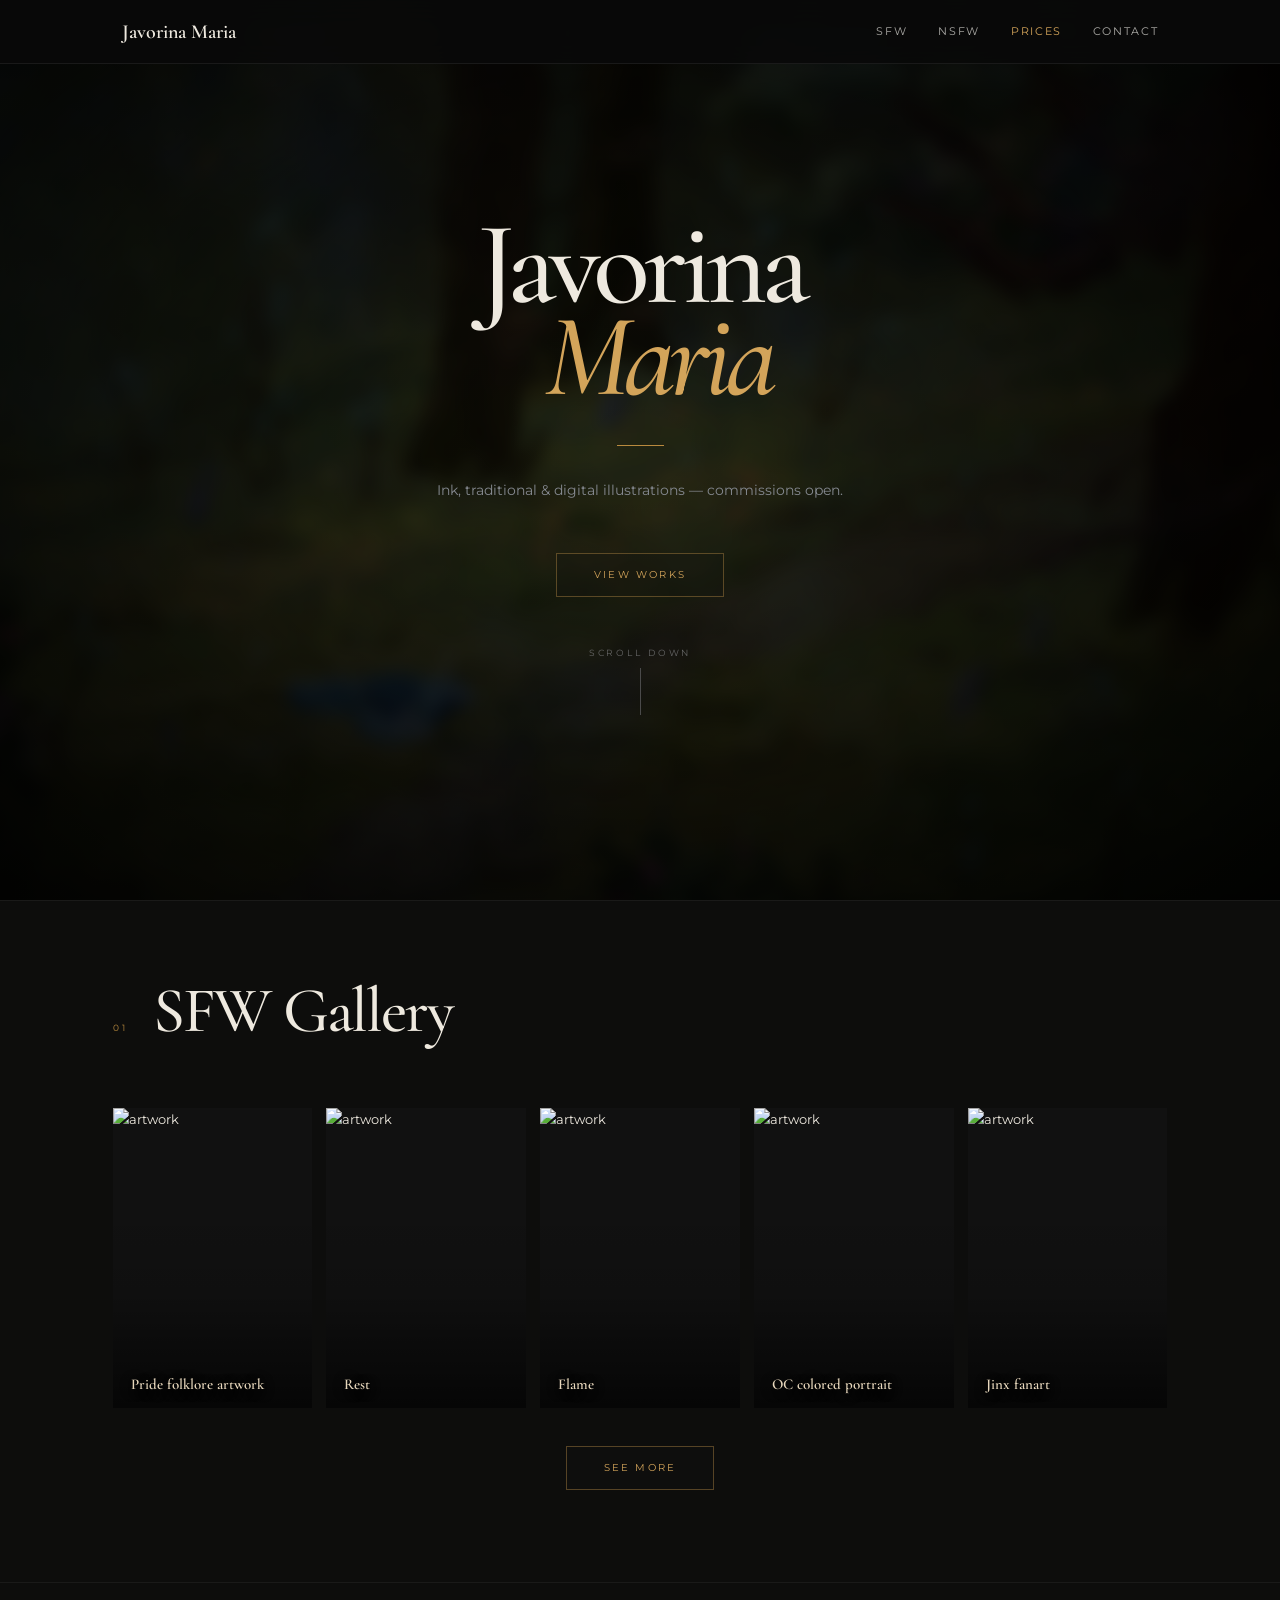
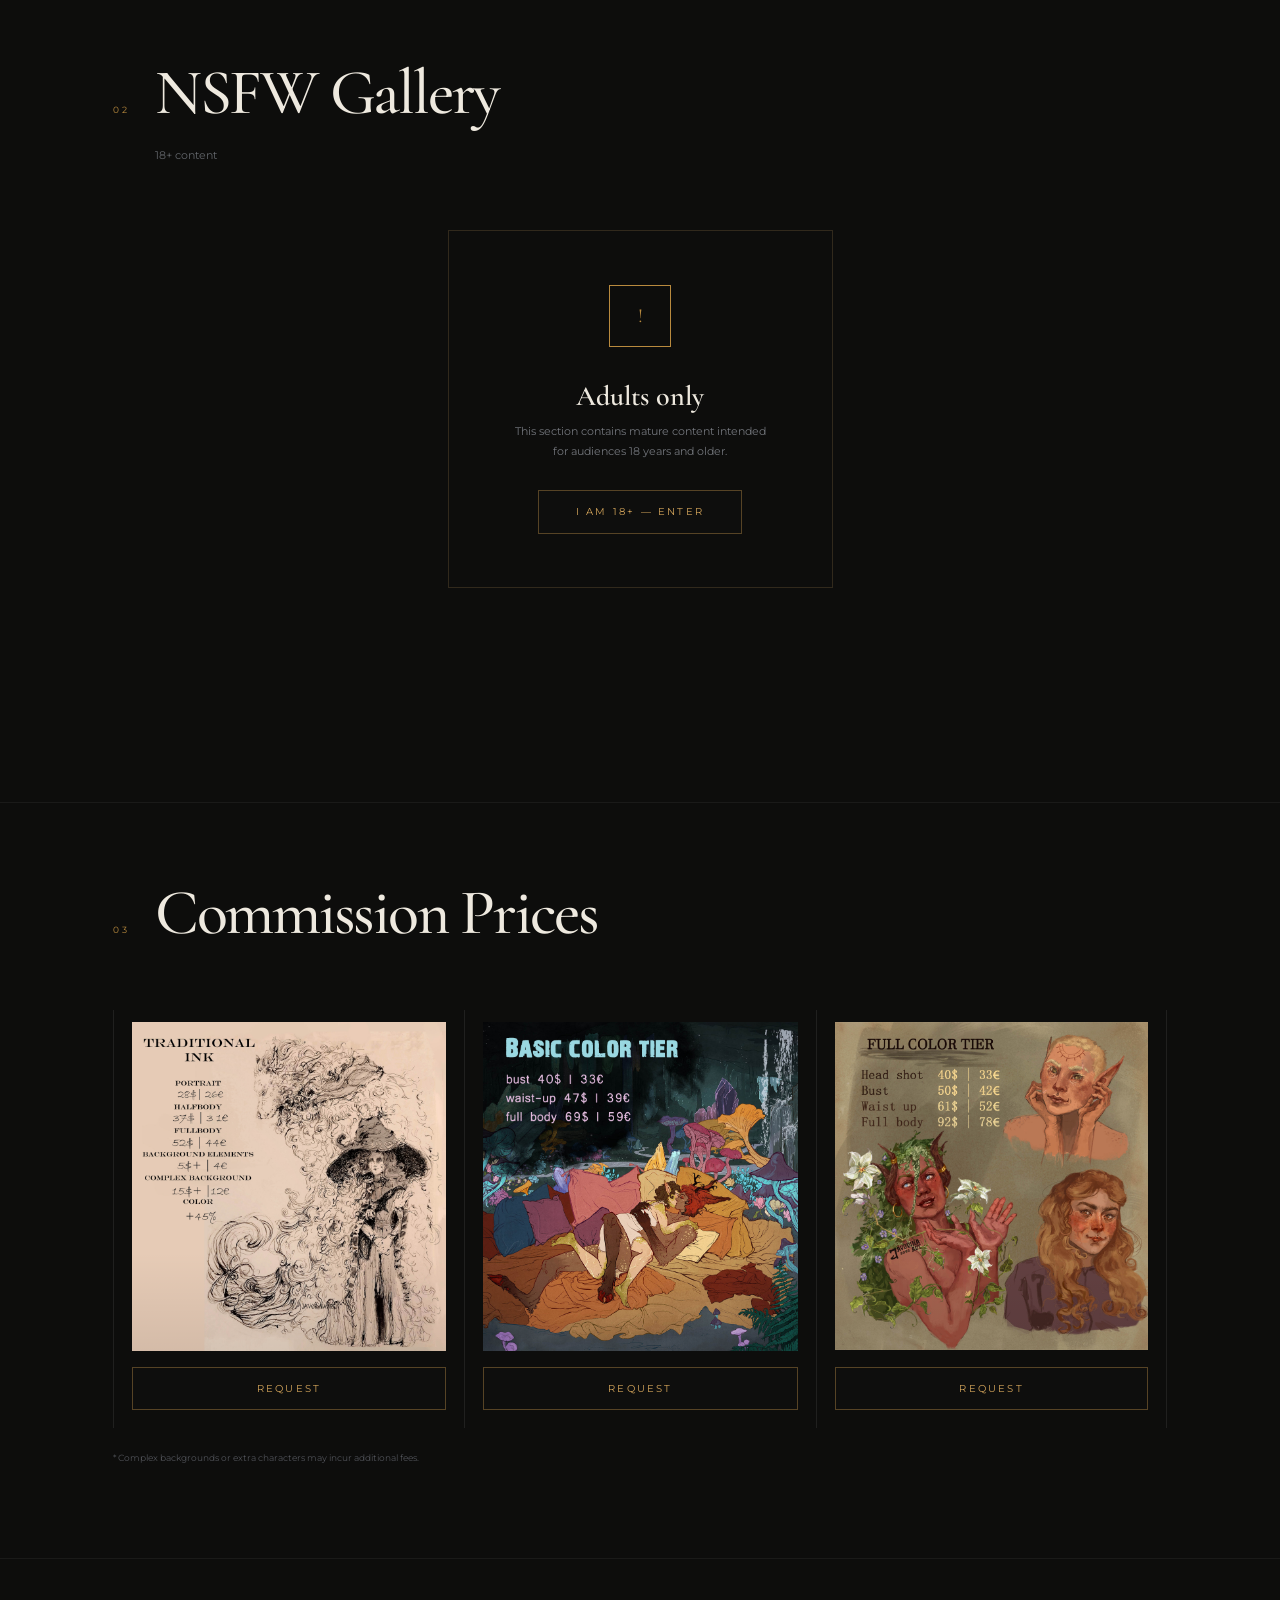
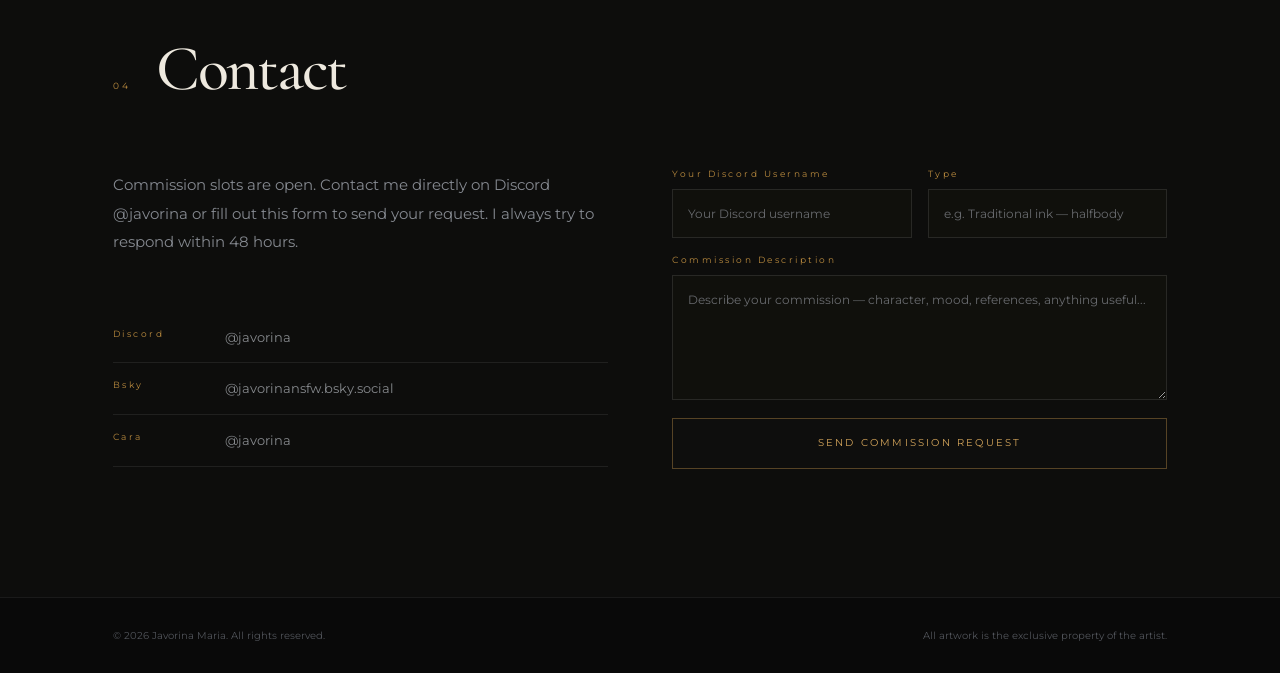
==== index.html @ 879e5c74 "Add files via upload" ====
<!DOCTYPE html>
<html lang="en">
<head>
  <meta charset="UTF-8">
  <meta name="viewport" content="width=device-width, initial-scale=1.0">
  <meta name="description" content="Javorina Maria — visual artist, illustrator and character designer.">
  <title>Javorina Maria — Portfolio</title>
  <link rel="preconnect" href="https://fonts.googleapis.com">
  <link rel="preconnect" href="https://fonts.gstatic.com" crossorigin>
  <link href="https://fonts.googleapis.com/css2?family=Cormorant+Garamond:wght@500;600;700&family=Montserrat:wght@400;500;600&display=swap" rel="stylesheet">
  <link rel="stylesheet" href="styles.css">
</head>
<body data-page="intro">

  <div data-include="components/header.html"></div>

  <main>
    <section class="intro section" id="intro" aria-label="Introduction">
      <div class="intro-background" aria-hidden="true"></div>
      <div class="intro-overlay" aria-hidden="true"></div>

      <div class="intro-content">
        <h1><span>Javorina</span><span>Maria</span></h1>
        <div class="gold-line"></div>
        <p class="intro-text">
         Ink, traditional &amp; digital illustrations —
          commissions open.
        </p>
        <a class="outline-button see-work-button" href="#gallery">VIEW WORKS</a>
        <div class="scroll-down">
          <span>SCROLL DOWN</span>
          <i></i>
        </div>
      </div>
    </section>

    <section class="art-section section" id="gallery">
      <div class="heading">
        <span class="number">01</span>
        <h2>SFW Gallery</h2>
      </div>

      <div class="art-grid preview">
        <figure class="art-piece">
          <img class="art-image" src="https://cdn.bsky.app/img/feed_fullsize/plain/did:plc:odffykorzaq6z2rkuldzez2s/bafkreie663w2jkh5vv6lofkuvkv4exxqgyieqwrkubisobv7o2dqwhlgxe" alt="artwork" loading="lazy">
          <figcaption class="art-name">Pride folklore artwork</figcaption>
        </figure>
        <figure class="art-piece">
          <img class="art-image" src="https://cdn.bsky.app/img/feed_fullsize/plain/did:plc:odffykorzaq6z2rkuldzez2s/bafkreih3huxoryigcj4qpmq4ixp6iy2inlrrsllkoa6agb3w6lp2ke356e" alt="artwork" loading="lazy">
          <figcaption class="art-name">Rest</figcaption>
        </figure>
        <figure class="art-piece">
          <img class="art-image" src="https://cdn.bsky.app/img/feed_fullsize/plain/did:plc:odffykorzaq6z2rkuldzez2s/bafkreicjvo5yjyveaz75lj3qxvdvg7d7zcc74c5kbxj43ylm4txg3gaccy" alt="artwork" loading="lazy">
          <figcaption class="art-name">Flame</figcaption>
        </figure>
        <figure class="art-piece">
          <img class="art-image" src="https://cdn.bsky.app/img/feed_fullsize/plain/did:plc:odffykorzaq6z2rkuldzez2s/bafkreif5lhu63lejeqxpht5d6wr33iwnsvdlpqctl6wlm2foo2fmfc6cmq" alt="artwork" loading="lazy">
          <figcaption class="art-name">OC colored portrait</figcaption>
        </figure>
        <figure class="art-piece">
          <img class="art-image" src="https://cdn.bsky.app/img/feed_fullsize/plain/did:plc:odffykorzaq6z2rkuldzez2s/bafkreicqac6g43yzal4dcx3ajutvhxzcrhajfxtldivap6ffwcy3c5lmme" alt="artwork" loading="lazy">
          <figcaption class="art-name">Jinx fanart</figcaption>
        </figure>
      </div>

      <div class="more-link">
        <a class="outline-button" href="gallery.html#gallery">SEE MORE</a>
      </div>
    </section>

    <section class="art-section mature-section section" id="mature">
      <div class="heading">
        <span class="number">02</span>
        <div>
          <h2>NSFW Gallery</h2>
          <p class="note">18+ content</p>
        </div>
      </div>

      <div class="age-check" id="ageCheck">
        <div class="warning-icon">!</div>
        <h3>Adults only</h3>
        <p>
          This section contains mature content intended<br>
          for audiences 18 years and older.
        </p>
        <button class="outline-button" id="enterAge" type="button">
          I AM 18+ — ENTER
        </button>
      </div>

      <div class="mature-content" id="matureContent" aria-hidden="true">
        <div class="art-grid preview">
          <figure class="art-piece">
            <img class="art-image" src="https://cdn.bsky.app/img/feed_fullsize/plain/did:plc:wvolor6hg4yvqwmpcdiigkxn/bafkreigmf26u4kpyicaqxiiavphiodxbqf4bs3agcnw4b4uwqzigpzbdli" alt="artwork" loading="lazy">
            <figcaption class="art-name">Faun Lady comission</figcaption>
          </figure>
          <figure class="art-piece">
            <img class="art-image" src="https://cdn.bsky.app/img/feed_fullsize/plain/did:plc:wvolor6hg4yvqwmpcdiigkxn/bafkreigbhhtbc4oqnfijxksyvmceseus7xm3mjpmdqbv2ehy3olzicvmn4" alt="artwork" loading="lazy">
            <figcaption class="art-name">Neeko and Niddale</figcaption>
          </figure>
          <figure class="art-piece">
            <img class="art-image" src="https://cdn.bsky.app/img/feed_thumbnail/plain/did:plc:wvolor6hg4yvqwmpcdiigkxn/bafkreiciidzltl6nnkgnlpjmzq6rj3piowevcqlqu7k4jdk3aaqbcgsyqa" alt="artwork" loading="lazy">
            <figcaption class="art-name">OC Sketches</figcaption>
          </figure>
          <figure class="art-piece">
            <img class="art-image" src="https://cdn.bsky.app/img/feed_fullsize/plain/did:plc:wvolor6hg4yvqwmpcdiigkxn/bafkreied2f2toya6vllwh4fgr2z3nwjpnsrqdcascf4sexvqvodpyultwm" alt="artwork" loading="lazy">
            <figcaption class="art-name">Kinktober 2025 - Alien Abduction</figcaption>
          </figure>
          <figure class="art-piece">
            <img class="art-image" src="https://cdn.bsky.app/img/feed_fullsize/plain/did:plc:wvolor6hg4yvqwmpcdiigkxn/bafkreibyrbgetokqc5aewopdvxrzqgdpqeje4hlk35oeipi6fmlj7x62de" alt="artwork" loading="lazy">
            <figcaption class="art-name">MVP! - Deadlock artwork</figcaption>
          </figure>
        </div>

        <div class="more-link">
          <a class="outline-button" href="gallery.html#mature-gallery">SEE MORE</a>
        </div>

        <button class="text-link" id="hideMature" type="button">
          HIDE MATURE WORK
        </button>
      </div>
    </section>

    <section class="prices section" id="prices">
      <div class="heading">
        <span class="number">03</span>
        <h2>Commission Prices</h2>
      </div>

      <div class="price-list">
        <article class="price-box price-tier">
          <div class="price-tier-image-wrap">
            <img class="price-tier-image" src="images/commission-prices.png" alt="artwork" loading="lazy">
          </div>
          <a class="outline-button" href="#contact" data-price="Traditional ink">REQUEST</a>
        </article>

        <article class="price-box price-tier">
          <div class="price-tier-image-wrap">
            <img class="price-tier-image" src="images/basic-color.png" alt="artwork" loading="lazy">
          </div>
          <a class="outline-button" href="#contact" data-price="Basic color">REQUEST</a>
        </article>

        <article class="price-box price-tier">
          <div class="price-tier-image-wrap">
            <img class="price-tier-image" src="images/full-color.png" alt="artwork" loading="lazy">
          </div>
          <a class="outline-button" href="#contact" data-price="Full color">REQUEST</a>
        </article>
      </div>

      <p class="price-note">
        * Complex backgrounds or extra characters may incur additional fees.
      </p>
    </section>

    <div id="contact" data-include="components/contact-form.html"></div>
  </main>

  <footer class="footer">
    <span>© 2026 Javorina Maria. All rights reserved.</span>
    <span>All artwork is the exclusive property of the artist.</span>
  </footer>

  <script src="script.js"></script>
</body>
</html>
---- styles.css ----
:root {
  --black: #090909;
  --black-soft: #0d0d0c;
  --gold: #b98a3e;
  --gold-bright: #d3a45a;
  --cream: #eee9df;
  --muted: #777a80;
  --line: rgba(204, 171, 111, .17);
  --serif: "Cormorant Garamond", Georgia, serif;
  --sans: "Montserrat", Arial, sans-serif;
  --header-h: 64px;
}

* {
  box-sizing: border-box;
}

html {
  scroll-behavior: smooth;
  background: var(--black);
}

body {
  margin: 0;
  background: var(--black);
  color: var(--cream);
  font-family: var(--sans);
  font-size: 13px;
  line-height: 1.75;
  overflow-x: hidden;
}

::selection {
  background: var(--gold);
  color: #111;
}

a {
  color: inherit;
  text-decoration: none;
}

button,
input,
select,
textarea {
  font: inherit;
}

button,
a {
  -webkit-tap-highlight-color: transparent;
}

.section {
  scroll-margin-top: var(--header-h);
}

.header {
  position: fixed;
  inset: 0 0 auto 0;
  width: 100%;
  height: var(--header-h);
  z-index: 1000;

  display: flex;
  align-items: center;
  justify-content: space-between;

  padding: 0 max(9.5vw, 28px);

  background: rgba(9, 9, 9, .90);
  border-bottom: 1px solid rgba(255, 255, 255, .07);

  backdrop-filter: blur(14px);
  -webkit-backdrop-filter: blur(14px);
}

.logo {
  display: inline-flex;
  align-items: center;
  gap: 12px;
  cursor: pointer;
}

.logo-image {
  width: 150px;
  height: 200px;
  display: block;
  object-fit: contain;
}

.artist-name {
  font: 600 20px/1 var(--serif);
}

.nav {
  display: flex;
  align-items: center;
  gap: 31px;
}

.nav a {
  position: relative;
  color: #aaa9a5;
  font-size: 11px;
  letter-spacing: .15em;
  transition: color .3s ease;
}

.nav a::after {
  content: "";
  position: absolute;
  left: 0;
  right: 0;
  bottom: -6px;
  height: 1px;
  background: var(--gold);
  transform: scaleX(0);
  transform-origin: center;
  transition: transform .3s ease;
}

.nav a:hover,
.nav a.active {
  color: var(--gold-bright);
}

.nav a:hover::after {
  transform: scaleX(1);
}

.menu-button {
  display: none;
  background: none;
  border: 0;
  padding: 7px;
  cursor: pointer;
}

.menu-button span {
  display: block;
  width: 22px;
  height: 1px;
  margin: 5px;
  background: var(--cream);
}

.intro {
  position: relative;
  min-height: 100vh;
  display: grid;
  place-items: center;
  overflow: hidden;
}

.intro-background {
  position: absolute;
  inset: -25px;

  background:
    linear-gradient(
      rgba(0, 0, 0, .63),
      rgba(0, 0, 0, .82)
    ),
    #111;

  background-size: cover;
  background-position: center;
  background-repeat: no-repeat;

  filter: blur(5px);
  transform: scale(1.05);
}

.intro-background.has-background {
  filter: blur(8px);
  transform: scale(1.07);
}

.intro-overlay {
  position: absolute;
  inset: 0;
  background:
    radial-gradient(
      ellipse at center,
      transparent 4%,
      rgba(0, 0, 0, .45) 55%,
      rgba(0, 0, 0, .90) 100%
    );
  pointer-events: none;
}

.intro-content {
  position: relative;
  z-index: 2;
  text-align: center;
  margin-top: 34px;
}

.small-heading {
  color: var(--gold-bright);
  font-size: 10px;
  letter-spacing: .39em;
  margin: 0 0 29px;
}

.intro h1 {
  margin: 0;
  font: 500 clamp(88px, 9.2vw, 142px) / .78 var(--serif);
  letter-spacing: -.055em;
}

.intro h1 span {
  display: block;
}

.intro h1 span:last-child {
  color: var(--gold-bright);
  font-style: italic;
  margin-left: 34px;
}

.gold-line {
  width: 47px;
  height: 1px;
  background: var(--gold);
  margin: 42px auto 30px;
}

.intro-text {
  color: #858990;
  margin: 0 0 48px;
  line-height: 2.05;
  font-size: 14px;
}

.scroll-down {
  margin-top: 48px;
  color: #666;
  font-size: 9px;
  letter-spacing: .32em;
}

.scroll-down i {
  display: block;
  width: 1px;
  height: 47px;
  background: #4a4a4a;
  margin: 7px auto 0;
}

.outline-button,
.send-button {
  display: inline-flex;
  align-items: center;
  justify-content: center;

  min-height: 44px;
  padding: 0 37px;

  border: 1px solid rgba(187, 142, 69, .42);

  background: rgba(21, 19, 15, .28);

  color: var(--gold-bright);

  font-size: 10px;
  letter-spacing: .22em;

  transition:
    color .3s ease,
    background .3s ease,
    border-color .3s ease,
    box-shadow .3s ease,
    transform .3s ease;

  cursor: pointer;
}

.outline-button:hover,
.send-button:hover {
  color: #fff7e8;
  background: rgba(188, 142, 69, .15);
  border-color: var(--gold-bright);
  box-shadow: 0 0 25px rgba(185, 138, 62, .14);
  transform: translateY(-1px);
}

.more-link {
  display: flex;
  justify-content: center;
  margin-top: 38px;
}

.art-section,
.prices,
.contact,
.all-art {
  padding: 78px max(8.8vw, 28px) 92px;
  border-top: 1px solid rgba(255, 255, 255, .055);
  background: var(--black-soft);
}

.heading {
  display: flex;
  align-items: baseline;
  gap: 25px;
  margin-bottom: 65px;
}

.number {
  color: var(--gold);
  font-size: 9px;
  letter-spacing: .35em;
}

.heading h2 {
  margin: 0;
  font: 500 clamp(49px, 5vw, 72px) / 1 var(--serif);
  letter-spacing: -.035em;
}

.note {
  margin: 21px 0 0;
  color: #62656a;
  font-size: 11px;
}

.preview {
  max-width: 1280px;
  margin: auto;

  display: grid;
  grid-template-columns: repeat(5, 1fr);

  grid-auto-rows: 300px;

  gap: 14px;
}

.art-piece {
  position: relative;
  margin: 0;
  overflow: hidden;
  background: #111;
}

.art-image {
  display: block;
  width: 100%;
  height: 100%;
  object-fit: cover;
  object-position: center;

  transition:
    transform .65s cubic-bezier(.2, .8, .2, 1),
    filter .65s ease;
}

.art-piece:hover .art-image {
  transform: scale(1.035);
  filter: brightness(1.12);
}

.art-piece::after {
  content: "";
  position: absolute;
  inset: 0;
  pointer-events: none;

  background:
    linear-gradient(
      to top,
      rgba(0, 0, 0, .66) 0%,
      rgba(0, 0, 0, .12) 38%,
      transparent 68%
    );
}

.art-name {
  position: absolute;
  z-index: 2;
  left: 18px;
  bottom: 15px;
  margin: 0;

  font: 600 15px var(--serif);
  color: #e8d8bd;
  text-shadow: 0 2px 12px #000;
}

.mature-section {
  min-height: 820px;
}

.age-check,
.gallery-verification {
  width: min(385px, 100%);
  min-height: 358px;

  margin: 8px auto 0;
  padding: 35px;

  border: 1px solid rgba(195, 154, 89, .2);

  display: flex;
  flex-direction: column;
  align-items: center;
  justify-content: center;

  text-align: center;
}

.warning-icon {
  width: 62px;
  height: 62px;

  border: 1px solid var(--gold);

  display: grid;
  place-items: center;

  color: var(--gold);

  font: 20px var(--serif);

  margin-bottom: 32px;
}

.age-check h3,
.gallery-verification h3 {
  font: 600 28px var(--serif);
  margin: 0 0 9px;
}

.age-check p,
.gallery-verification p {
  color: #72757b;
  line-height: 1.8;
  font-size: 11px;
  margin: 0 0 28px;
}

.mature-content,
.mature-gallery {
  display: none;
}

.mature-content.shown,
.mature-gallery.shown {
  display: block;
  animation: fadeIn .55s ease;
}

.text-link {
  display: block;
  margin: 25px auto 0;

  border: 0;
  background: none;

  color: #777;
  cursor: pointer;

  font-size: 9px;
  letter-spacing: .2em;
}

.text-link:hover {
  color: var(--gold);
}

.gallery-intro {
  min-height: 56vh;
  padding: calc(var(--header-h) + 130px) 28px 110px;
  display: flex;
  flex-direction: column;
  align-items: center;
  justify-content: center;
  text-align: center;
  background:
    radial-gradient(
      circle at 50% 45%,
      rgba(105, 75, 46, .22),
      transparent 35%
    ),
    #0b0b0b;
}

.gallery-intro h1 {
  margin: 0;
  font: 500 clamp(72px, 9vw, 135px) / .8 var(--serif);
  letter-spacing: -.05em;
}

.gallery-intro h1 span {
  display: block;
  color: var(--gold-bright);
  font-style: italic;
  margin-left: 38px;
}

.gallery-intro > p:last-child {
  color: #858990;
  font-size: 13px;
  margin: 0;
}

.all-art {
  background: #0a0a09;
}

.gallery-carousel {
  position: relative;
  width: 100vw;
  margin-left: calc(50% - 50vw);
}

.gallery-viewport {
  width: 100%;
  overflow: hidden;
  touch-action: pan-y;
}

.gallery-track {
  --carousel-offset: 0px;
  --carousel-gap: 1.5vw;

  --carousel-slide-width: 27vw;
  display: flex;
  gap: var(--carousel-gap);
  width: max-content;
  padding: 0;
  transform: translate3d(var(--carousel-offset), 0, 0);
  transition: transform .55s cubic-bezier(.2, .8, .2, 1);
  will-change: transform;
}

.gallery-track.no-transition {
  transition: none;
}

.gallery-image {
  position: relative;
  flex: 0 0 var(--carousel-slide-width);
  width: var(--carousel-slide-width);
  aspect-ratio: 4 / 5;
  margin: 0;
  overflow: hidden;
  background: #111;
  opacity: .42;
  transform: scale(.93);
  transition: opacity .55s ease, transform .55s ease, filter .55s ease;
}

.gallery-image::before {
  content: "";
  position: absolute;
  z-index: 3;
  inset: 0;
  border: 1px solid transparent;
  pointer-events: none;
  transition: border-color .55s ease, box-shadow .55s ease;
}

.gallery-image.is-active {
  opacity: 1;
  transform: scale(1);
  z-index: 2;
}

.gallery-image.is-active::before {
  border-color: rgba(211, 164, 90, .75);
  box-shadow: inset 0 0 0 1px rgba(211, 164, 90, .12), 0 0 35px rgba(185, 138, 62, .14);
}

.gallery-image img {
  display: block;
  width: 100%;
  height: 100%;
  object-fit: cover;
  object-position: center;
  cursor: zoom-in;
  transition: filter .55s ease, transform .65s cubic-bezier(.2, .8, .2, 1);
}

.gallery-image:not(.is-active) img {
  filter: brightness(.68);
}

.gallery-image:hover img,
.gallery-image.is-active img {
  filter: brightness(1);
}

.gallery-image:hover img {
  transform: scale(1.025);
}

.gallery-image figcaption {
  position: absolute;
  z-index: 4;
  left: 18px;
  right: 18px;
  bottom: 17px;
  color: #eee6d9;
  font: 600 14px var(--serif);
  text-shadow: 0 2px 11px #000;
}

.gallery-arrow {
  position: absolute;
  z-index: 10;
  top: 50%;
  transform: translateY(-50%);
  width: 54px;
  height: 54px;
  border: 1px solid rgba(211, 164, 90, .55);
  background: rgba(9, 9, 9, .82);
  color: var(--gold-bright);
  display: grid;
  place-items: center;
  cursor: pointer;
  transition: background .25s ease, border-color .25s ease, color .25s ease, opacity .25s ease;
}

.gallery-arrow-prev { left: 18px; }
.gallery-arrow-next { right: 18px; }

.gallery-arrow span {
  font-size: 25px;
  line-height: 1;
}

.gallery-arrow:hover:not(:disabled) {
  background: rgba(185, 138, 62, .18);
  border-color: var(--gold-bright);
  color: #fff7e8;
}

.gallery-arrow:disabled {
  opacity: .25;
  cursor: default;
}

.price-list {
  display: grid;
  grid-template-columns: repeat(3, minmax(0, 1fr));
  max-width: 1280px;
  margin: 0 auto;
}

.price-box.price-tier {
  min-height: 0;
  padding: 12px 18px 18px;
  border-left: 1px solid rgba(255, 255, 255, .08);
  display: flex;
  flex-direction: column;
  gap: 16px;
}

.price-box.price-tier:last-child {
  border-right: 1px solid rgba(255, 255, 255, .08);
}

.price-tier-image-wrap {
  position: relative;
  width: 100%;
  overflow: hidden;
  background: #111;
  cursor: zoom-in;
}

.price-tier-image-wrap::after {
  content: "";
  position: absolute;
  inset: 0;
  background: linear-gradient(to top, rgba(0,0,0,.08), transparent 30%);
  pointer-events: none;
}

.price-tier-image {
  display: block;
  width: 100%;
  height: auto;
  object-fit: contain;
  transition: transform .45s ease, filter .45s ease;
}

.price-tier-image-wrap:hover .price-tier-image {
  transform: scale(1.015);
  filter: brightness(1.04);
}

.price-tier .outline-button {
  width: 100%;
  margin-top: auto;
}

.price-note {
  max-width: 1280px;
  margin: 22px auto 0;
  color: #505258;
  font-size: 9px;
}

.contact-area {
  max-width: 1280px;
  margin: 0 auto;

  display: grid;
  grid-template-columns: 1fr 1fr;
  gap: 64px;
}

.lead {
  max-width: 590px;

  margin: 5px 0 55px;

  color: #858990;

  font-size: 15px;
  line-height: 1.9;
}

.contact-info {
  max-width: 610px;
}

.contact-info a {
  display: grid;
  grid-template-columns: 112px 1fr;

  padding: 14px 0;

  border-bottom: 1px solid rgba(255, 255, 255, .08);

  color: #86898d;

  transition: color .25s ease;
}

.contact-info a:hover {
  color: var(--cream);
}

.contact-info span,
label {
  color: var(--gold);
  font-size: 9px;
  letter-spacing: .28em;
}

.contact-form {
  display: flex;
  flex-direction: column;
  gap: 14px;
}

.input-row {
  display: grid;
  grid-template-columns: 1fr 1fr;
  gap: 16px;
}

label {
  display: flex;
  flex-direction: column;
  gap: 7px;
}

input,
select,
textarea {
  width: 100%;

  border: 1px solid rgba(255, 255, 255, .1);

  background: #10100c;

  color: #d5d1c9;

  padding: 13px 15px;

  outline: none;

  transition:
    border-color .25s,
    box-shadow .25s;

  font-size: 12px;
}

input:focus,
select:focus,
textarea:focus {
  border-color: rgba(201, 157, 85, .6);

  box-shadow:
    0 0 0 2px
    rgba(201, 157, 85, .06);
}

textarea {
  min-height: 125px;
  resize: vertical;
}

input::placeholder,
textarea::placeholder {
  color: #686a6e;
}

.send-button {
  width: 100%;
  min-height: 51px;
  margin-top: 4px;
}

.form-message {
  min-height: 22px;
  margin: 0;
  color: var(--gold);
  font-size: 11px;
  text-align: center;
}

.footer {
  padding: 29px max(8.8vw, 28px);

  display: flex;
  justify-content: space-between;

  border-top: 1px solid rgba(255, 255, 255, .07);

  color: #51545a;

  font-size: 10px;
}

.image-popup {
  position: fixed;
  inset: 0;
  z-index: 2000;

  display: none;
  align-items: center;
  justify-content: center;

  padding: 30px;

  background: rgba(0, 0, 0, .72);
  backdrop-filter: blur(12px);
  -webkit-backdrop-filter: blur(12px);
}

.image-popup.show {
  display: flex;
}

.image-popup-box {
  position: relative;

  max-width: 94vw;
  max-height: 94vh;

  display: flex;
  align-items: center;
  justify-content: center;
}

.image-popup-image {
  display: block;

  max-width: 94vw;
  max-height: 94vh;

  width: auto;
  height: auto;

  object-fit: contain;

  box-shadow: 0 15px 60px rgba(0, 0, 0, .55);
}

.image-popup-close {
  position: absolute;
  top: 10px;
  right: 10px;

  width: 38px;
  height: 38px;

  border: 1px solid rgba(255, 255, 255, .35);
  background: rgba(0, 0, 0, .65);

  color: #fff;
  font-size: 24px;
  line-height: 1;

  cursor: pointer;
}

.image-popup-close:hover {
  background: rgba(0, 0, 0, .9);
  border-color: var(--gold-bright);
  color: var(--gold-bright);
}

.art-image,
.gallery-image img {
  cursor: zoom-in;
}

body.popup-open {
  overflow: hidden;
}

@keyframes fadeIn {
  from {
    opacity: 0;
    transform: translateY(12px);
  }

  to {
    opacity: 1;
    transform: none;
  }
}

.price-tier .outline-button {
  min-height: 43px;
}

@media (max-width: 850px) {
  .price-list {
    grid-template-columns: 1fr;
    gap: 24px;
  }

  .price-box.price-tier,
  .price-box.price-tier:last-child {
    border-right: 1px solid rgba(255, 255, 255, .08);
  }
}

@media (max-width: 1100px) {
  .preview {
    grid-template-columns: repeat(3, 1fr);
  }

  .art-grid {
    grid-template-columns: repeat(4, 1fr);
  }
}

@media (max-width: 850px) {
  .header {
    padding: 0 22px;
  }

  .menu-button {
    display: block;
  }

  .nav {
    position: absolute;
    top: var(--header-h);
    left: 0;
    right: 0;

    padding: 25px;

    background: rgba(9, 9, 9, .97);

    flex-direction: column;
    align-items: center;
    gap: 19px;

    transform: translateY(-140%);
    transition: transform .3s ease;

    border-bottom: 1px solid var(--line);
  }

  .nav.open {
    transform: translateY(0);
  }

  .intro h1 {
    font-size: 19vw;
  }

  .preview {
    grid-template-columns: repeat(2, 1fr);
    grid-auto-rows: 330px;
  }

  .art-grid {
    grid-template-columns: repeat(3, 1fr);
  }

  .price-list,
  .contact-area {
    grid-template-columns: 1fr;
  }

  .price-box {
    border-right: 1px solid rgba(255, 255, 255, .08);
  }
}

@media (max-width: 560px) {
  .art-section,
  .prices,
  .contact,
  .all-art {
    padding: 55px 20px 65px;
  }

  .heading {
    gap: 13px;
    margin-bottom: 38px;
  }

  .heading h2 {
    font-size: 45px;
  }

  .preview,
  .art-grid {
    grid-template-columns: 1fr;
  }

  .preview {
    grid-auto-rows: 390px;
  }

  .gallery-image {
    aspect-ratio: 2 / 4;
  }

  .age-check,
  .gallery-verification {
    width: 100%;
  }

  .input-row {
    grid-template-columns: 1fr;
  }

  .footer {
    flex-direction: column;
    gap: 8px;
  }

  .small-heading {
    letter-spacing: .22em;
    font-size: 8px;
  }

  .intro h1 {
    font-size: 22vw;
  }

  .contact-info a {
    grid-template-columns: 90px 1fr;
  }

  .gallery-intro {
    min-height: 52vh;
    padding-left: 20px;
    padding-right: 20px;
  }

  .gallery-intro h1 {
    font-size: 21vw;
  }
}
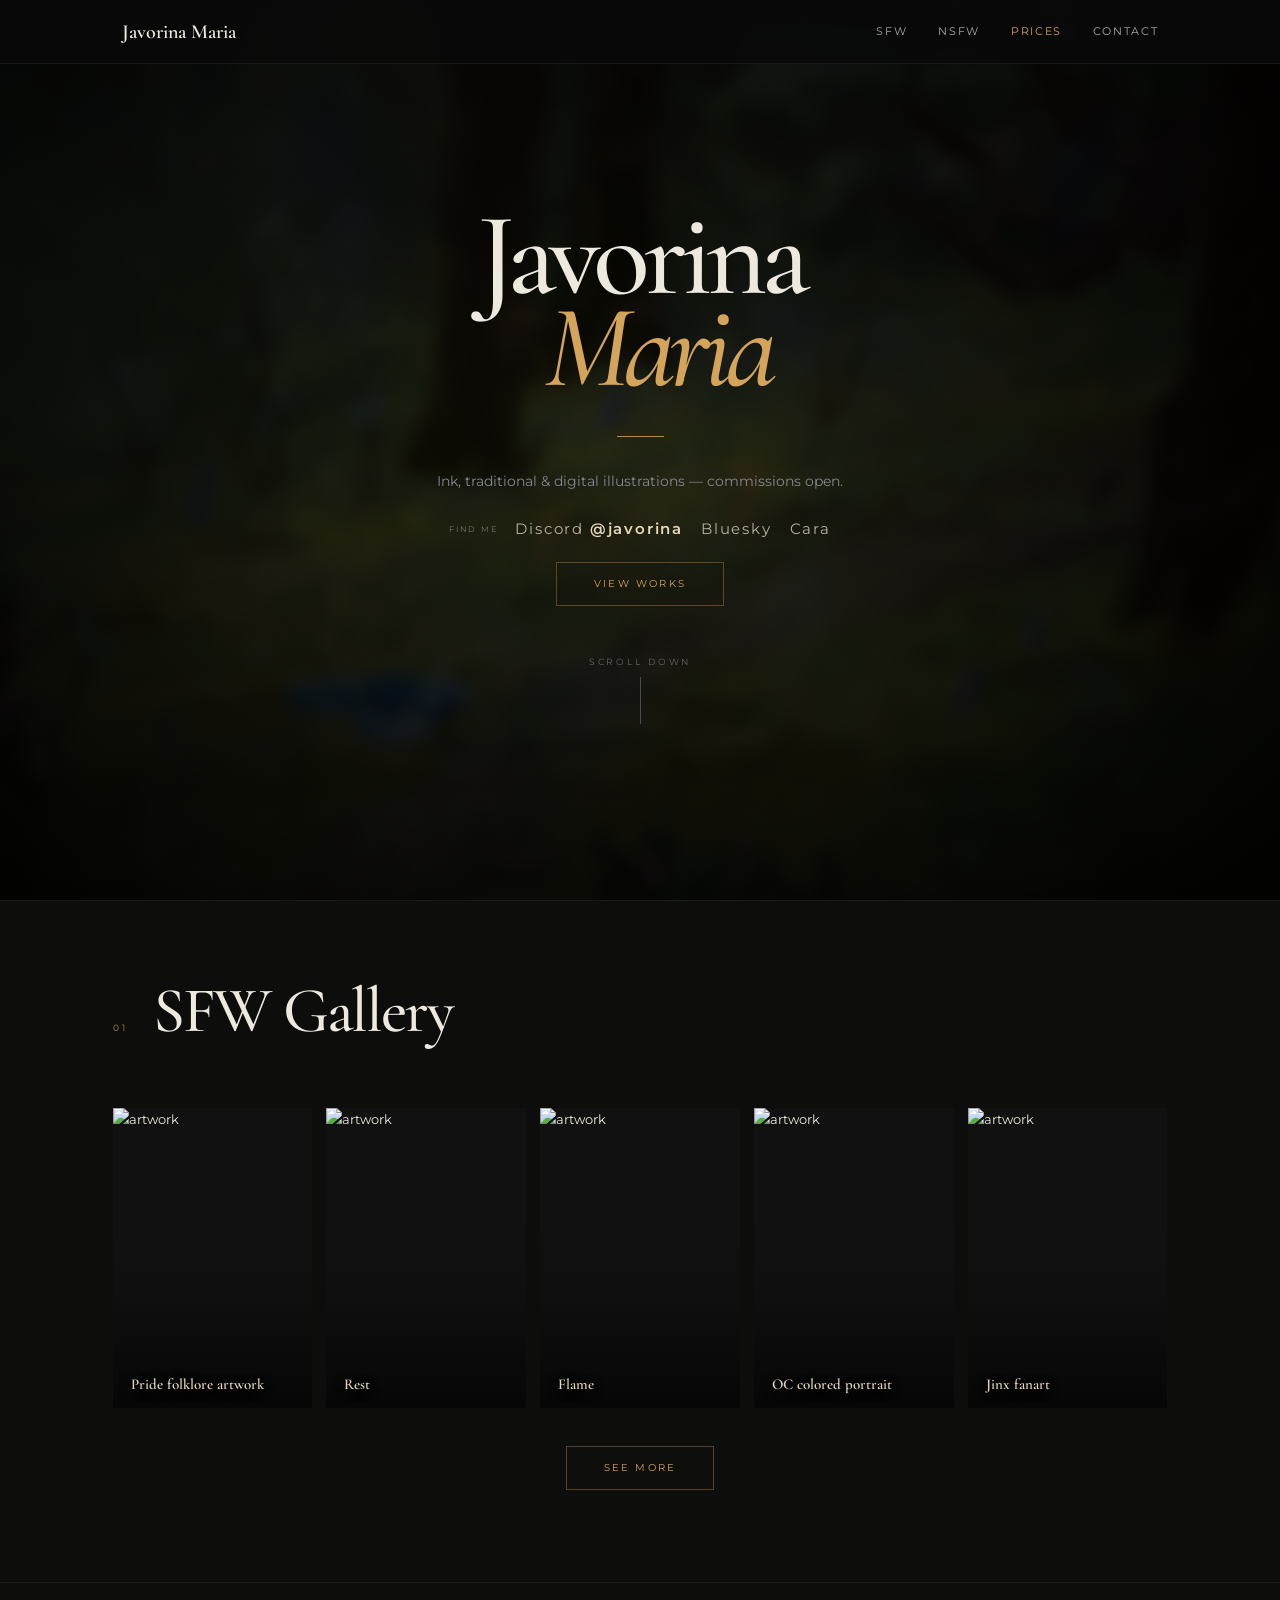
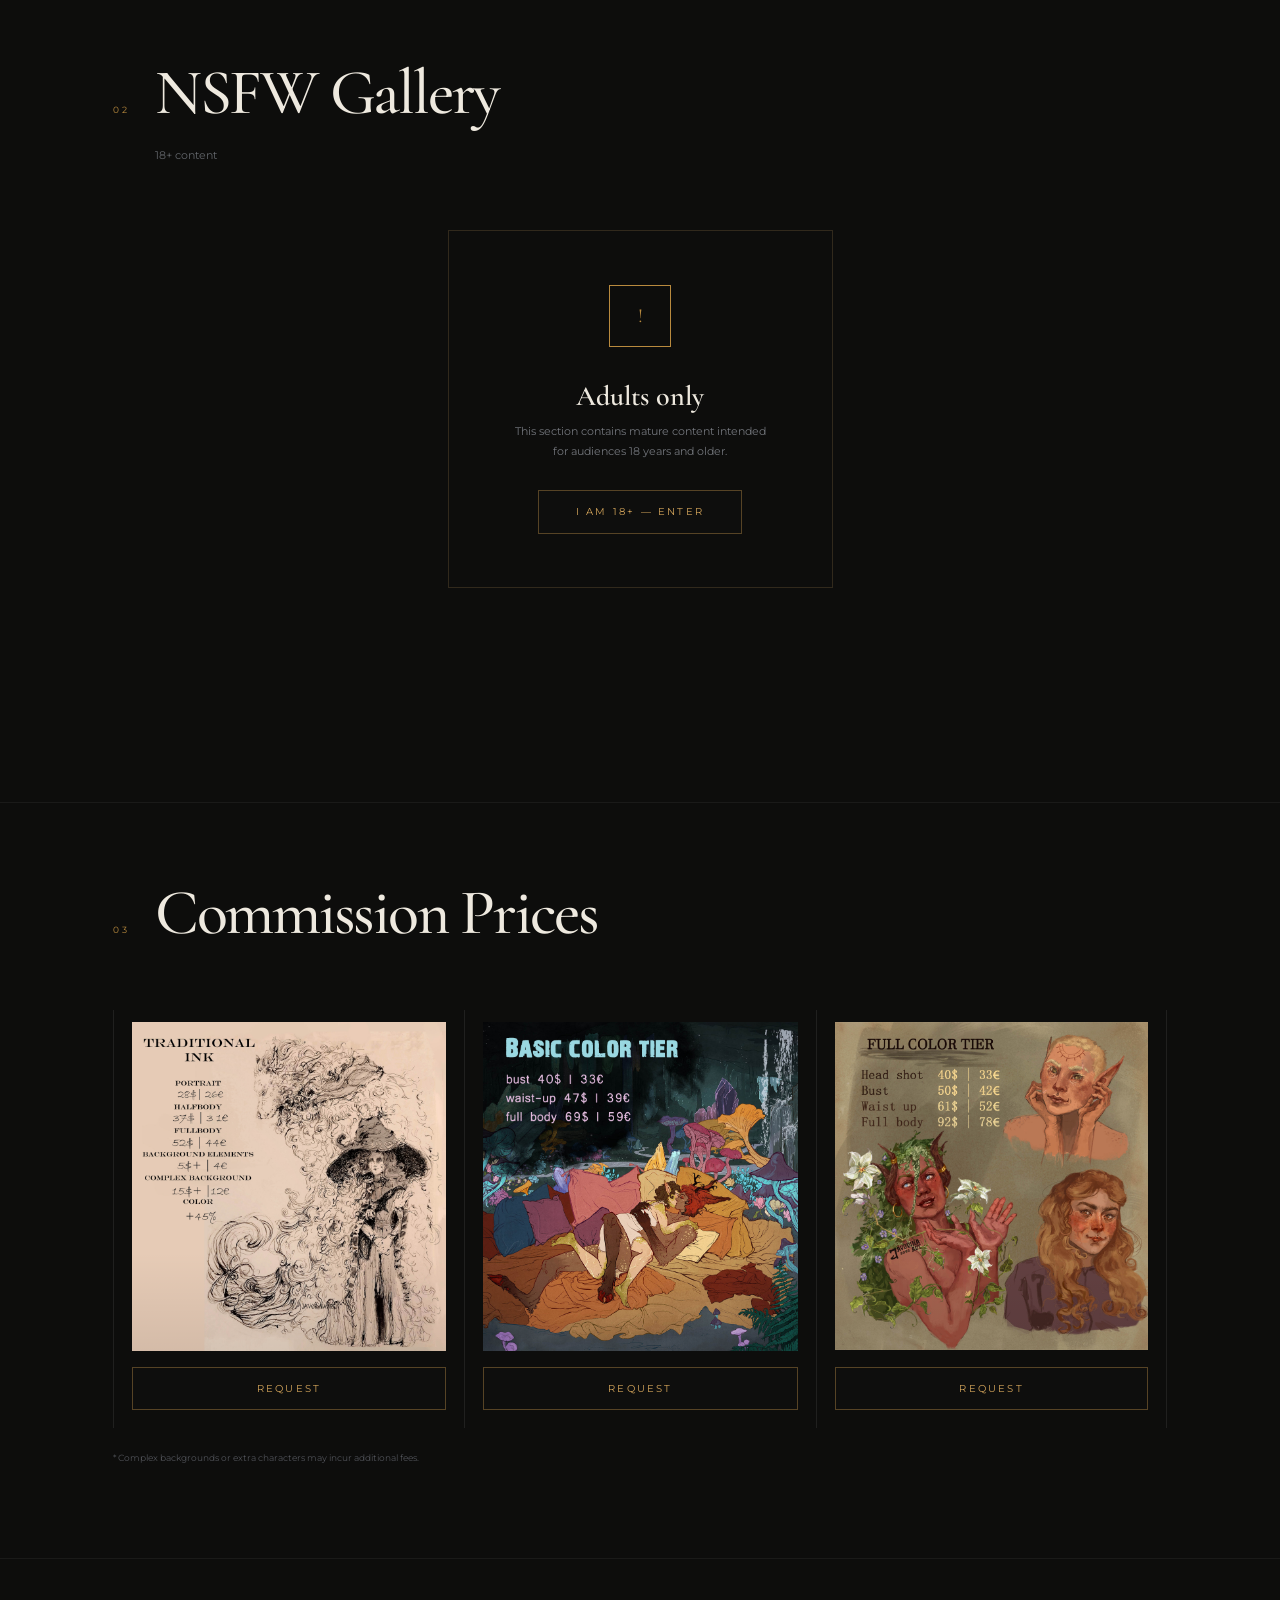
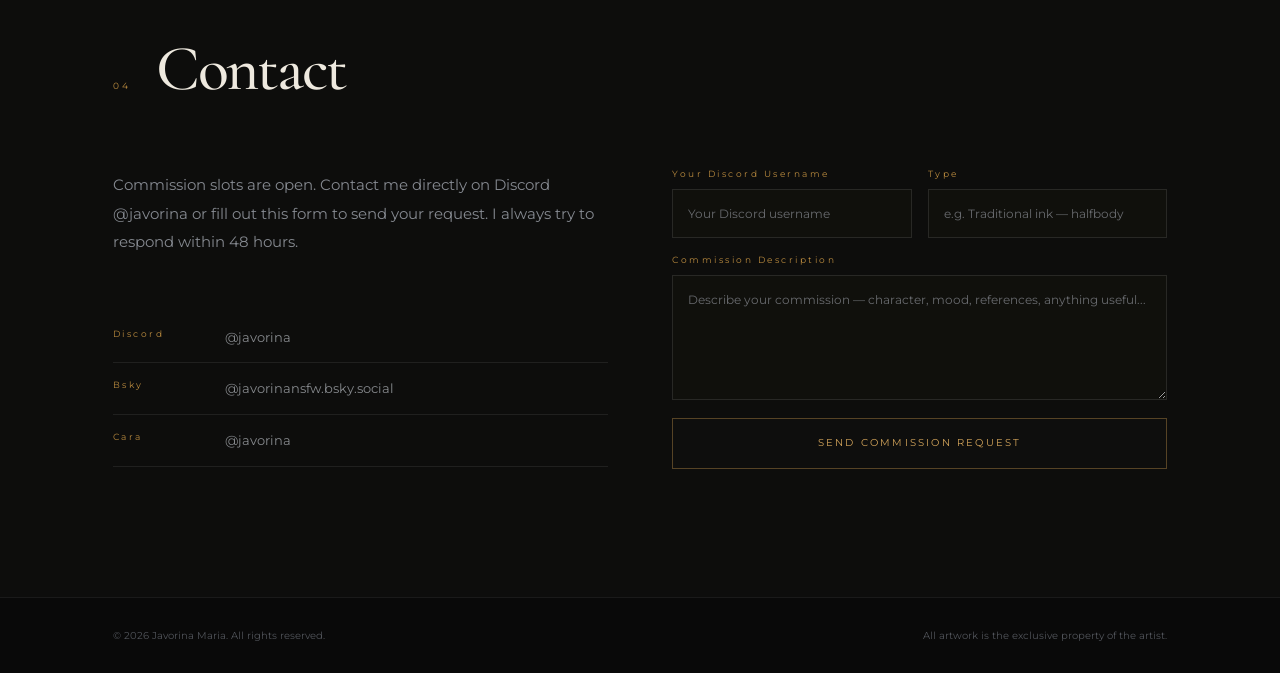
==== commit cc506333: "Add files via upload" ====
--- a/index.html
+++ b/index.html
@@ -3,7 +3,7 @@
 <head>
   <meta charset="UTF-8">
   <meta name="viewport" content="width=device-width, initial-scale=1.0">
-  <meta name="description" content="Javorina Maria — visual artist, illustrator and character designer.">
+  <meta name="description" content="Javorina Maria — ink, traditional and digital artist.">
   <title>Javorina Maria — Portfolio</title>
   <link rel="preconnect" href="https://fonts.googleapis.com">
   <link rel="preconnect" href="https://fonts.gstatic.com" crossorigin>
@@ -26,7 +26,17 @@
          Ink, traditional &amp; digital illustrations —
           commissions open.
         </p>
+
+        <div class="landing-socials" aria-label="Social links">
+          <span class="landing-socials-label">FIND ME</span>
+          <a href="#contact">Discord <strong>@javorina</strong></a>
+          <a href="https://bsky.app/profile/did:plc:wvolor6hg4yvqwmpcdiigkxn" target="_blank" rel="noopener noreferrer">Bluesky</a>
+          <a href="https://cara.app/javorina" target="_blank" rel="noopener noreferrer">Cara</a>
+        </div>
+
         <a class="outline-button see-work-button" href="#gallery">VIEW WORKS</a>
+
+
         <div class="scroll-down">
           <span>SCROLL DOWN</span>
           <i></i>
--- a/styles.css
+++ b/styles.css
@@ -230,7 +230,7 @@
 
 .intro-text {
   color: #858990;
-  margin: 0 0 48px;
+  margin: 0 0 20px;
   line-height: 2.05;
   font-size: 14px;
 }
@@ -1079,3 +1079,95 @@
     font-size: 21vw;
   }
 }
+
+
+/* Landing-page social links */
+.landing-socials {
+  display: flex;
+  align-items: center;
+  justify-content: center;
+  flex-wrap: wrap;
+  gap: 9px 18px;
+  margin-bottom: 20px;
+}
+
+.landing-socials-label {
+  color: #777;
+  font-size: 8px;
+  letter-spacing: .22em;
+}
+
+.landing-socials a {
+  color: #b9b0a2;
+  font-size: 15px;
+  letter-spacing: .12em;
+  text-decoration: none;
+  transition: color .25s ease;
+}
+
+.landing-socials a:hover,
+.landing-socials a:focus-visible {
+  color: var(--gold-bright);
+}
+
+.landing-socials strong {
+  color: #e8d8bd;
+  font-weight: 600;
+}
+
+/* Full gallery: one large, perfectly centered artwork at a time on phones */
+@media (max-width: 560px) {
+  .gallery-carousel {
+    width: 100vw;
+    margin-left: calc(50% - 50vw);
+  }
+
+  .gallery-viewport {
+    width: 100%;
+  }
+
+  .gallery-track {
+    --carousel-gap: 16px;
+    --carousel-slide-width: calc(100vw - 40px);
+    align-items: center;
+  }
+
+  .gallery-image {
+    flex: 0 0 var(--carousel-slide-width);
+    width: var(--carousel-slide-width);
+    aspect-ratio: 4 / 5;
+  }
+
+  .gallery-arrow {
+    width: 46px;
+    height: 46px;
+  }
+
+  .gallery-arrow-prev {
+    left: 8px;
+  }
+
+  .gallery-arrow-next {
+    right: 8px;
+  }
+
+  .landing-socials {
+    width: min(100%, 340px);
+    max-width: 340px;
+    margin: 6px auto 20px;
+    gap: 10px 14px;
+    justify-content: center;
+    text-align: center;
+  }
+
+  .landing-socials-label {
+    flex-basis: 100%;
+    text-align: center;
+  }
+
+  .landing-socials a {
+    display: inline-flex;
+    justify-content: center;
+    align-items: center;
+  }
+}
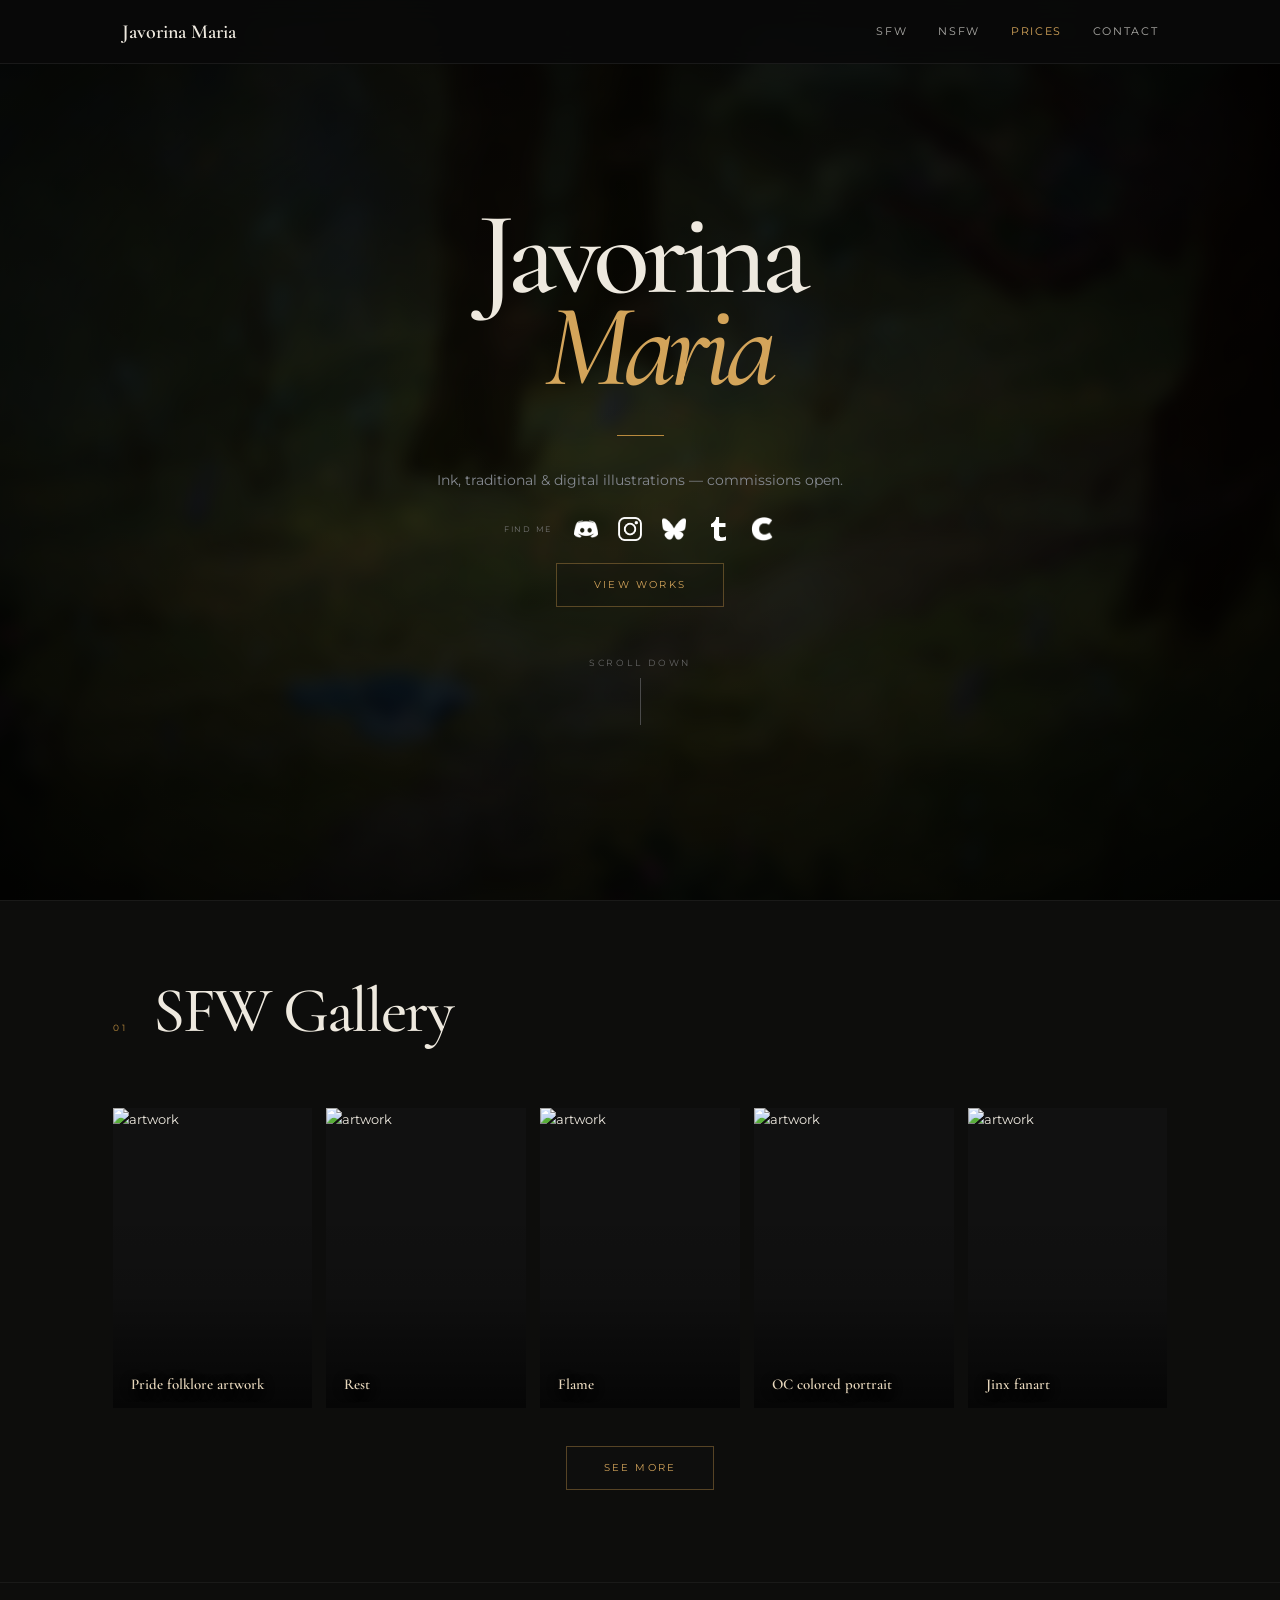
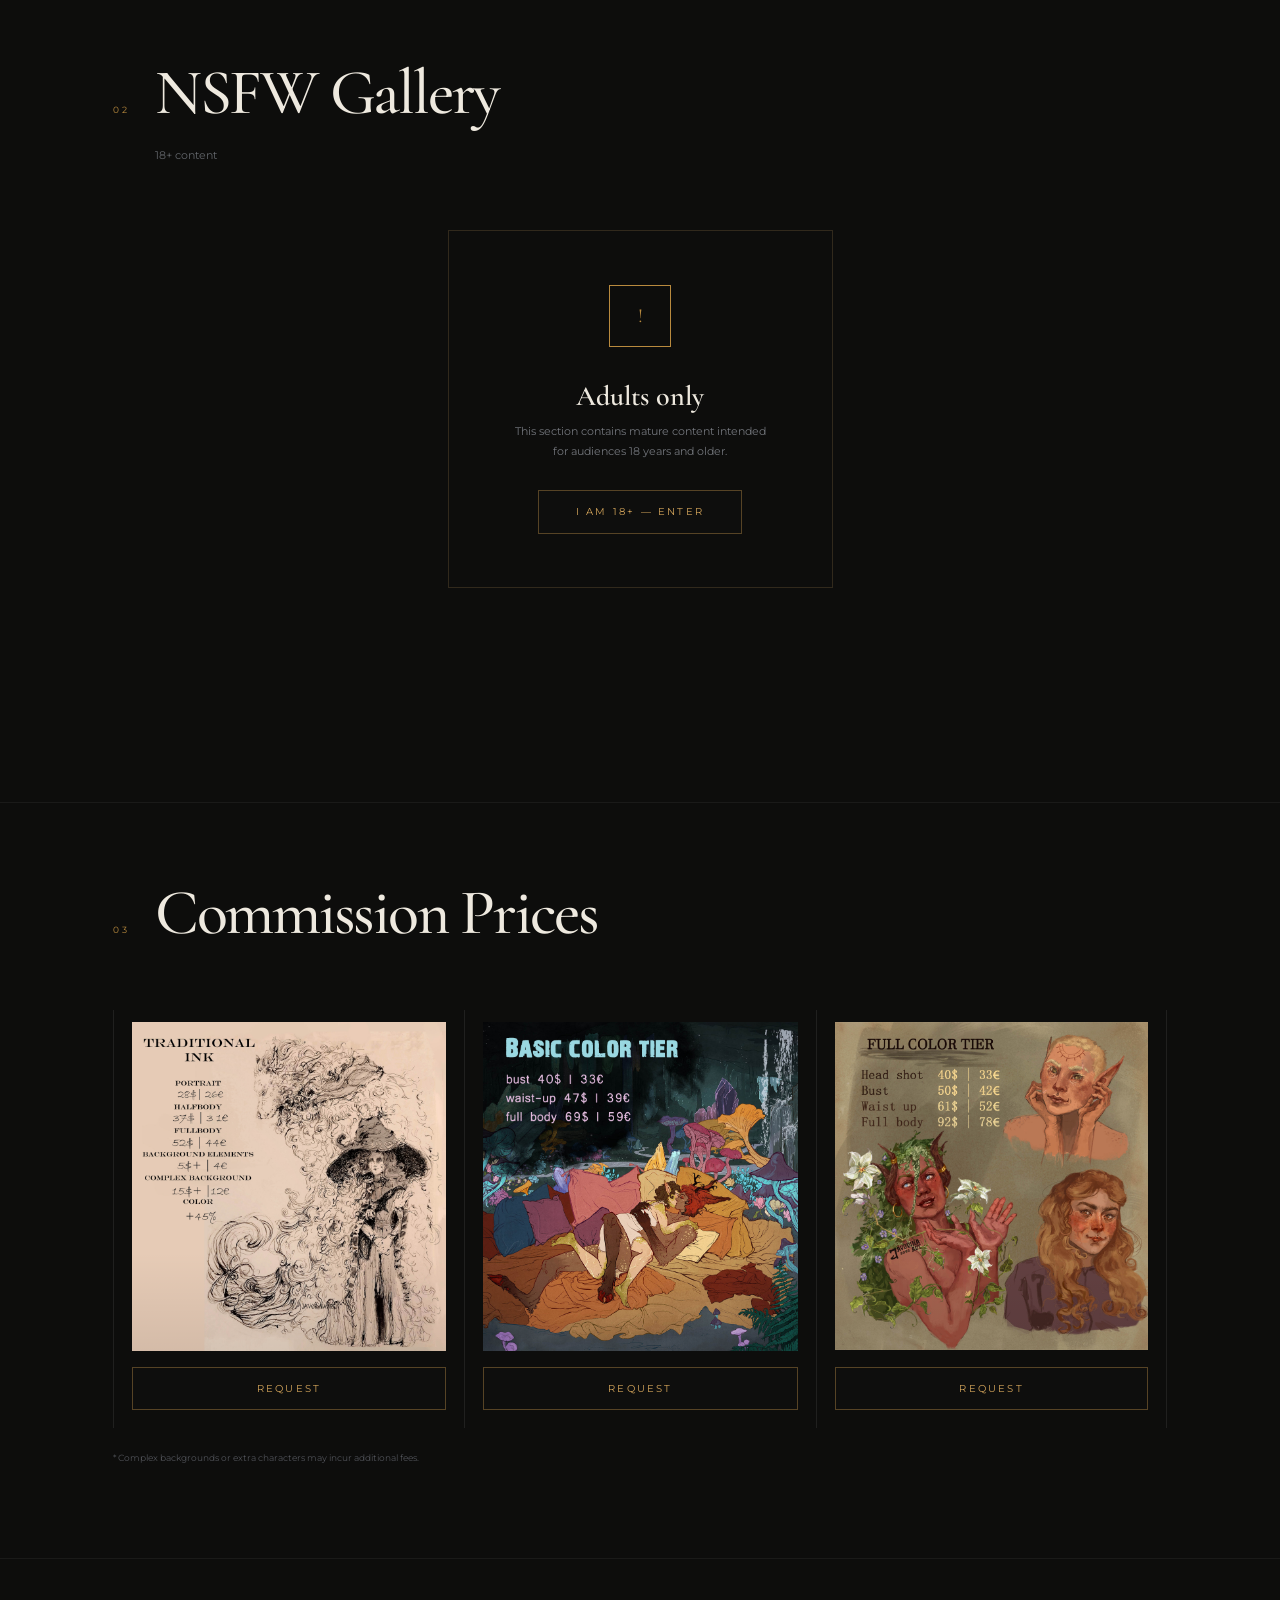
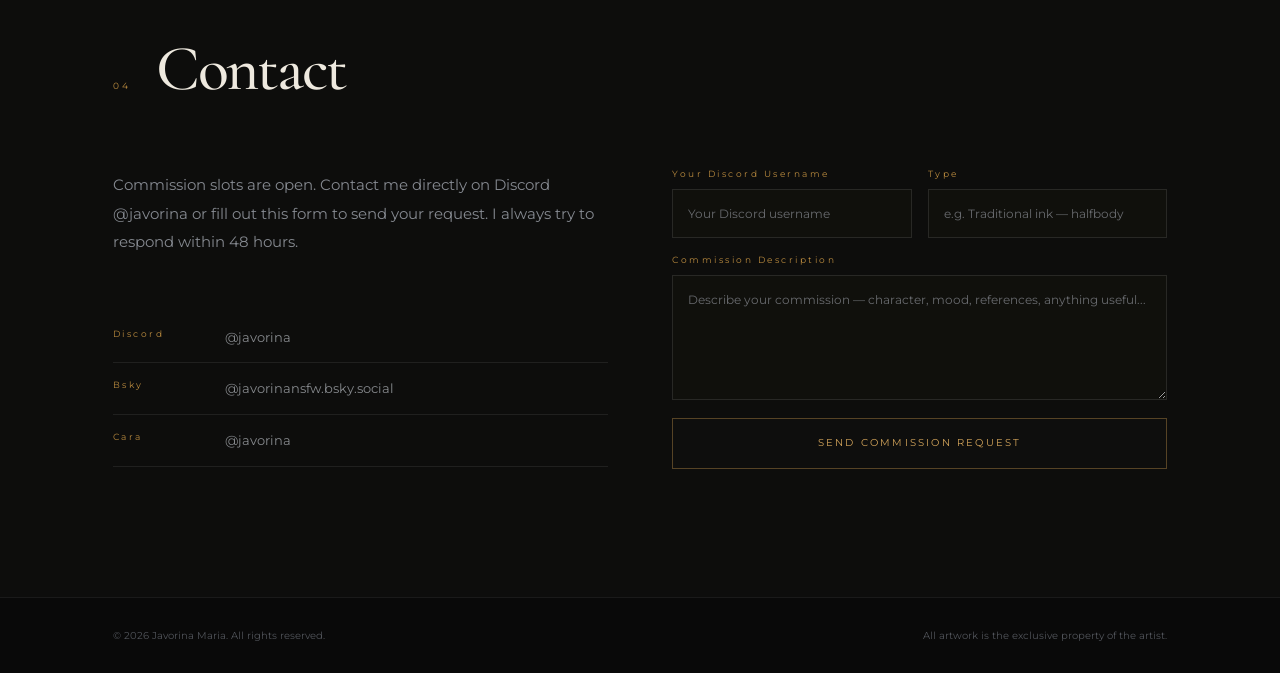
==== commit 340fed00: "Add files via upload" ====
--- a/index.html
+++ b/index.html
@@ -29,9 +29,21 @@
 
         <div class="landing-socials" aria-label="Social links">
           <span class="landing-socials-label">FIND ME</span>
-          <a href="#contact">Discord <strong>@javorina</strong></a>
-          <a href="https://bsky.app/profile/did:plc:wvolor6hg4yvqwmpcdiigkxn" target="_blank" rel="noopener noreferrer">Bluesky</a>
-          <a href="https://cara.app/javorina" target="_blank" rel="noopener noreferrer">Cara</a>
+          <a href="#contact" aria-label="Discord">
+            <img src="images/social/discord.png" alt="Discord">
+          </a>
+          <a href="https://www.instagram.com/javorina.art/" target="_blank" rel="noopener noreferrer" aria-label="Instagram">
+            <img src="images/social/instagram.png" alt="Instagram">
+          </a>
+          <a href="https://bsky.app/profile/did:plc:wvolor6hg4yvqwmpcdiigkxn" target="_blank" rel="noopener noreferrer" aria-label="Bluesky">
+            <img src="images/social/bluesky.png" alt="Bluesky">
+          </a>
+          <a href="https://javorinaart.tumblr.com/" target="_blank" rel="noopener noreferrer" aria-label="Tumblr">
+            <img src="images/social/tumblr.png" alt="Tumblr">
+          </a>
+          <a href="https://cara.app/javorina" target="_blank" rel="noopener noreferrer" aria-label="Cara">
+            <img src="images/social/cara.png" alt="Cara">
+          </a>
         </div>
 
         <a class="outline-button see-work-button" href="#gallery">VIEW WORKS</a>
--- a/styles.css
+++ b/styles.css
@@ -1087,7 +1087,7 @@
   align-items: center;
   justify-content: center;
   flex-wrap: wrap;
-  gap: 9px 18px;
+  gap: 10px 16px;
   margin-bottom: 20px;
 }
 
@@ -1095,24 +1095,30 @@
   color: #777;
   font-size: 8px;
   letter-spacing: .22em;
+  margin-right: 4px;
 }
 
 .landing-socials a {
-  color: #b9b0a2;
-  font-size: 15px;
-  letter-spacing: .12em;
+  display: inline-flex;
+  align-items: center;
+  justify-content: center;
+  width: 28px;
+  height: 28px;
   text-decoration: none;
-  transition: color .25s ease;
+  transition: transform .25s ease, opacity .25s ease;
 }
 
 .landing-socials a:hover,
 .landing-socials a:focus-visible {
-  color: var(--gold-bright);
-}
-
-.landing-socials strong {
-  color: #e8d8bd;
-  font-weight: 600;
+  transform: translateY(-2px);
+  opacity: .75;
+}
+
+.landing-socials img {
+  display: block;
+  width: 24px;
+  height: 24px;
+  object-fit: contain;
 }
 
 /* Full gallery: one large, perfectly centered artwork at a time on phones */
@@ -1170,4 +1176,9 @@
     justify-content: center;
     align-items: center;
   }
-}
+
+  .landing-socials img {
+    width: 24px;
+    height: 24px;
+  }
+}
